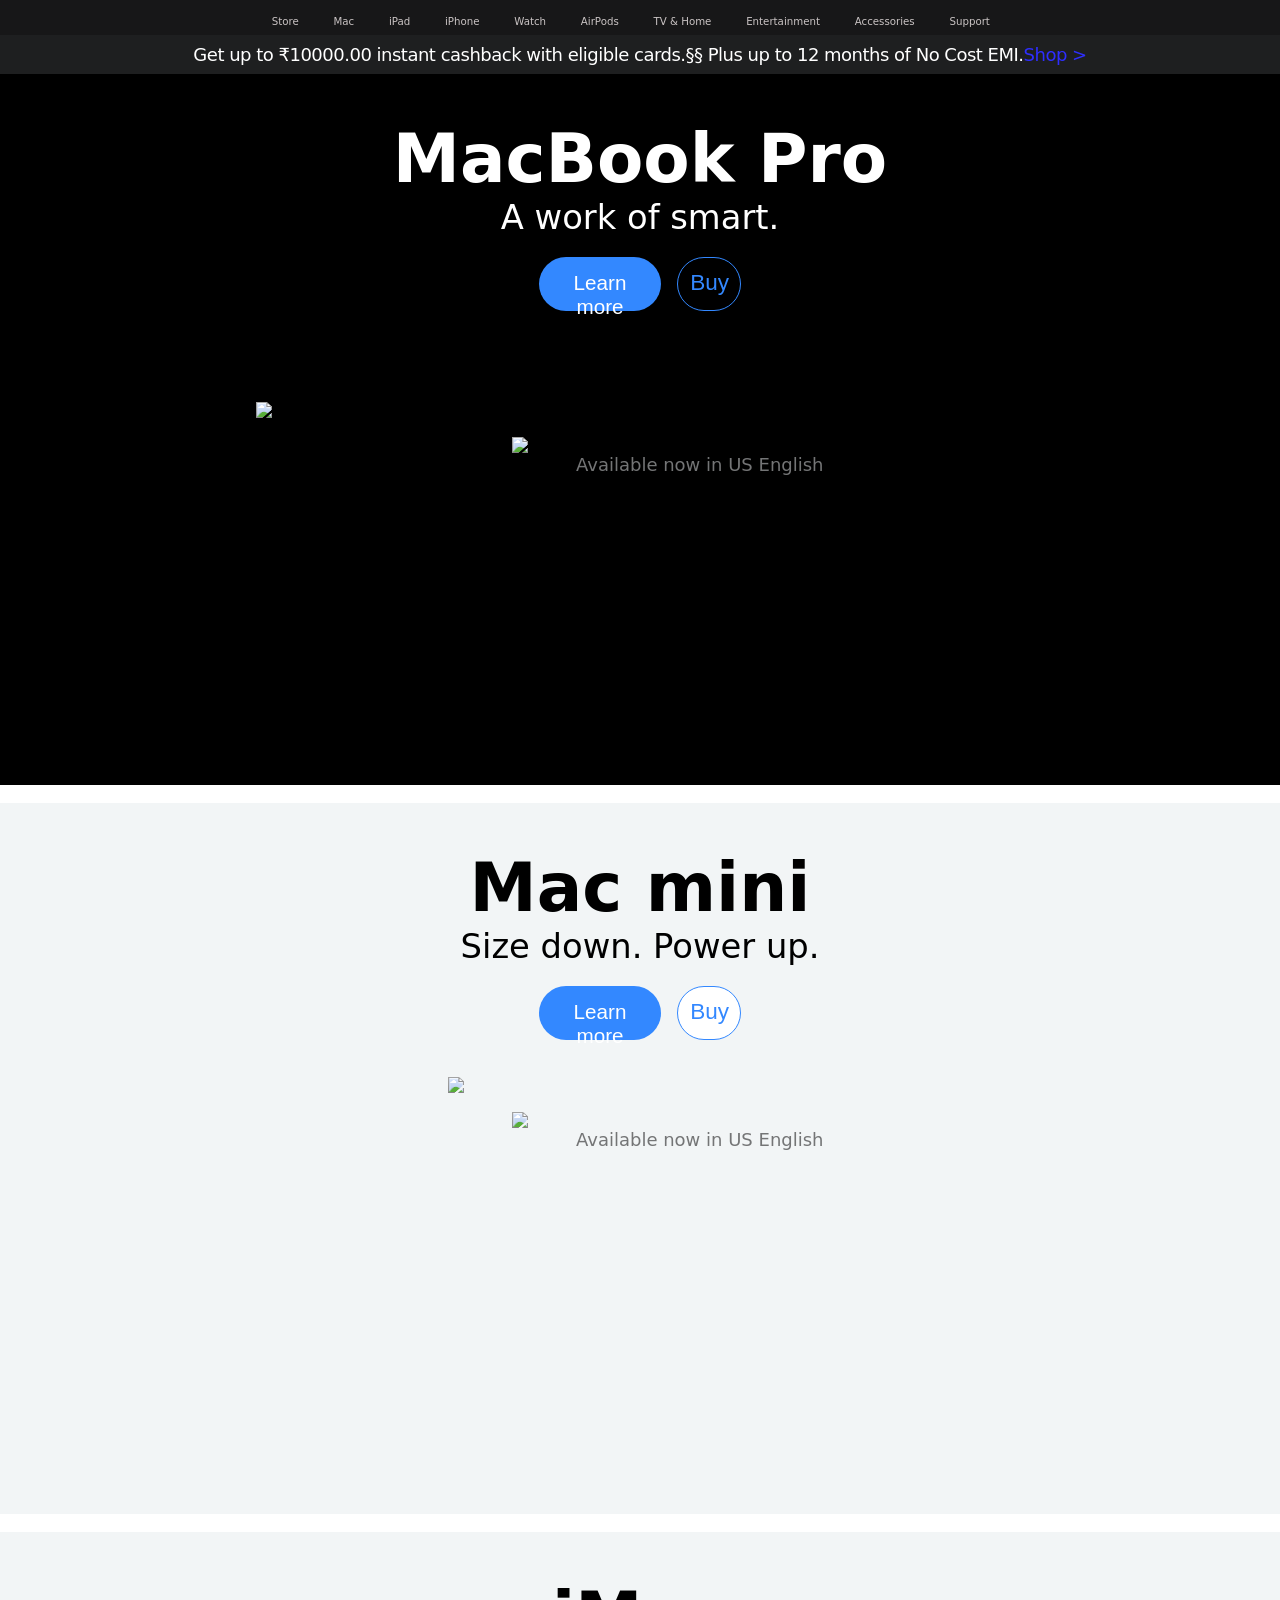
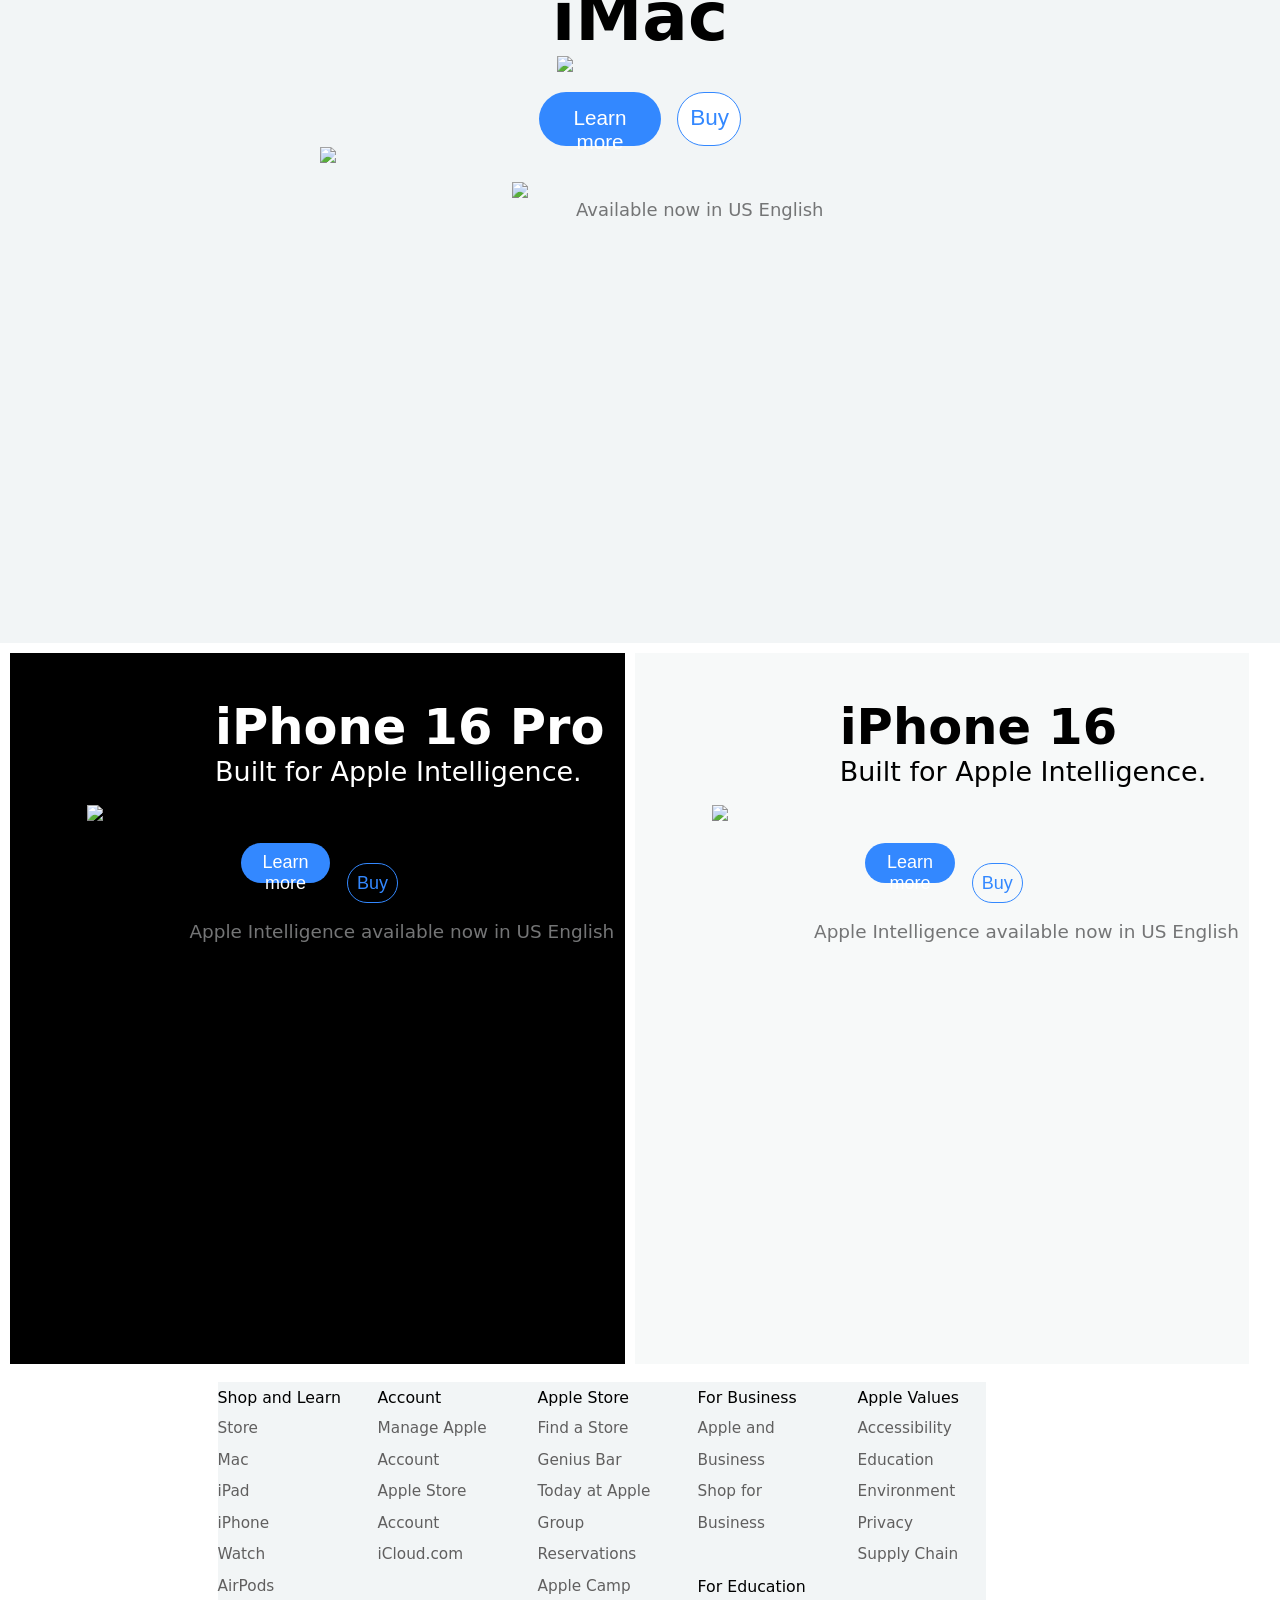
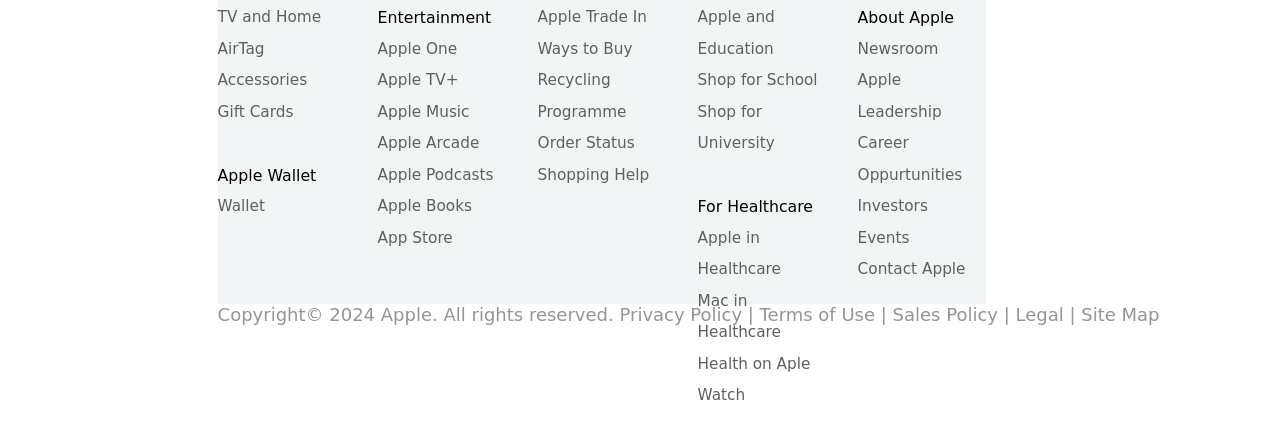
==== index.html @ 64cabdcd "Add files via upload" ====
<!DOCTYPE html>
<html lang="en">
<head>
    <meta charset="UTF-8">
    <meta name="viewport" content="width=device-width, initial-scale=1.0">
    <title>Apple (India)</title>
    <link rel="stylesheet" href="styles.css">
    <link rel="icon" href="Images/navbar_logo.png" type="image/png" >

</head>
<body>

    <!-- Navigation Bar -->

    <div id="navbar">
        <img id= "logoimage" src="Images/navbar_logo.png" >
        <button class="navbutton">Store</button>
        <button class="navbutton">Mac</button>
        <button class="navbutton">iPad</button>
        <button class="navbutton">iPhone</button>
        <button class="navbutton">Watch</button>
        <button class="navbutton">AirPods</button>
        <button class="navbutton">TV & Home</button>
        <button class="navbutton">Entertainment</button>
        <button class="navbutton">Accessories</button>
        <button class="navbutton">Support</button>
        <button class="navbutton"><img id="search" src="Images/search.png"></button>
        <button class="navbutton"><img id="bag" src="Images/shopping.png"></button>
    </div>

    <!-- EMI Box & Offers -->

    <div id="emi">
        Get up to ₹10000.00 instant cashback with eligible cards.§§ Plus up to 12 months of No Cost EMI. 
        <a id="shop" href=""> Shop ></a>
    </div>

    <!-- Macbook Pro  -->
    <div id="macbook">
        <p id="heading1">MacBook Pro</p>
        <p id="content1">A work of smart.</p>
        <br>
        <div id="horizontal">
            <button id="learn">
                <span>Learn more</span>
            </button>

            <button id="buy">
                <span>Buy</span>
            </button>
        </div>
        <img id="macbookimg" src="Images/macbook.jpg">
        <img id="macbookimg2" src="Images/apple_intelligence.png">
        <p id="content2">Available now in US English</p>
    </div>

    <br>
    <!-- Mac Mini -->
    <div id="macmini">
        <p id="headingmini">Mac mini</p>
        <p id="contentmini">Size down. Power up.</p>
        <br>
        <div id="horizontal">
            <button id="learn">
                <span>Learn more</span>
            </button>

            <button id="buy2">
                <span>Buy</span>
            </button>
        </div>
        <img id="macminiimg" src="Images/macmini.jpeg">
        <img id="macbookimg2" src="Images/apple_intelligence2.png">
        <p id="content2">Available now in US English</p>
    </div>

    <br>
    <!-- iMac -->
    <div id="macmini">
        <p id="headingmini">iMac</p>
        <img id="brilliant" src="Images/imac.png">
        <br>
        <div id="horizontal">
            <button id="learn">
                <span>Learn more</span>
            </button>

            <button id="buy2">
                <span>Buy</span>
            </button>
        </div>
        <img id="imacimg" src="Images/imacmain.png">
        <img id="macbookimg2" src="Images/apple_intelligence2.png">
        <p id="content2">Available now in US English</p>
    </div>

    <!-- cards1 -->
    <div class="cardholder1">
        <div class="cards" id="card1">
            <p id="headingcard1">iPhone 16 Pro</p>
            <p id="contentcard1">Built for Apple Intelligence.</p>
            <br>
            <img id="card1bg" src="Images/cardbg1.jpg">
            <div id="horizontalcard">
                <button id="learncard">
                    <span>Learn more</span>
                </button>

                <button id="buycard">
                    <span>Buy</span>
                </button>
            </div>
            <p id="cardfooter">Apple Intelligence available now in US English</p>
        </div>
        
        <div class="cards" id="card2">
            <p id="headingcard2">iPhone 16 </p>
            <p id="contentcard2">Built for Apple Intelligence.</p>
            <br>
            <img id="card1bg" src="Images/cardbg2.jpg">
            <div id="horizontalcard">
                <button id="learncard">
                    <span>Learn more</span>
                </button>

                <button id="buycard2">
                    <span>Buy</span>
                </button>
            </div>
            <p id="cardfooter">Apple Intelligence available now in US English</p>
        </div>
    </div>
    <br>

    <!-- Last options -->
    <div id="parent">
        <div class="child" id="child1">
            <ul>
                <li><p class="headfooter" >Shop and Learn</p></li>
                <li><a>Store</a></li>
                <li><a>Mac</a></li>
                <li><a>iPad</a></li>
                <li><a>iPhone</a></li>
                <li><a>Watch</a></li>
                <li><a>AirPods</a></li>
                <li><a>TV and Home</a></li>
                <li><a>AirTag</a></li>
                <li><a>Accessories</a></li>
                <li><a>Gift Cards</a></li>
                <br>
                <li><p class="headfooter" >Apple Wallet</p></li>
                <li><a>Wallet</a></li>
            </ul>
        </div>

        <div class="child" id="child2">
            <ul>
                <li><p class="headfooter" >Account</p></li>
                <li><a>Manage Apple Account</a></li>
                <li><a>Apple Store Account</a></li>
                <li><a>iCloud.com</a></li>
                <br>
                <li><p class="headfooter" >Entertainment</p></li>
                <li><a>Apple One</a></li>
                <li><a>Apple TV+</a></li>
                <li><a>Apple Music</a></li>
                <li><a>Apple Arcade</a></li>
                <li><a>Apple Podcasts</a></li>
                <li><a>Apple Books</a></li>
                <li><a>App Store</a></li>
            </ul>
        </div>

        <div class="child" id="child3">
            <ul>
                <li><p class="headfooter" >Apple Store</p></li>
                <li><a>Find a Store</a></li>
                <li><a>Genius Bar</a></li>
                <li><a>Today at Apple</a></li>
                <li><a>Group Reservations</a></li>
                <li><a>Apple Camp</a></li>
                <li><a>Apple Trade In</a></li>
                <li><a>Ways to Buy</a></li>
                <li><a>Recycling Programme</a></li>
                <li><a>Order Status</a></li>
                <li><a>Shopping Help</a></li>
                <br>
            </ul>
        </div>

        <div class="child" id="child4">
            <ul>
                <li><p class="headfooter" >For Business</p></li>
                <li><a>Apple and Business</a></li>
                <li><a>Shop for Business</a></li>
                <br>
                <li><p class="headfooter" >For Education</p></li>
                <li><a>Apple and Education</a></li>
                <li><a>Shop for School</a></li>
                <li><a>Shop for University</a></li>
                <br>
                <li><p class="headfooter" >For Healthcare</p></li>
                <li><a>Apple in Healthcare</a></li>
                <li><a>Mac in Healthcare</a></li>
                <li><a>Health on Aple Watch</a></li>
                <br>
            </ul>
        </div>

        <div class="child" id="child5">
            <ul>
                <li><p class="headfooter" >Apple Values</p></li>
                <li><a>Accessibility</a></li>
                <li><a>Education</a></li>
                <li><a>Environment</a></li>
                <li><a>Privacy</a></li>
                <li><a>Supply Chain</a></li>
                <br>
                <li><p class="headfooter" >About Apple</p></li>
                <li><a>Newsroom</a></li>
                <li><a>Apple Leadership</a></li>
                <li><a>Career Oppurtunities</a></li>
                <li><a>Investors</a></li>
                <li><a>Events</a></li>
                <li><a>Contact Apple</a></li>
            </ul>
        </div>
    </div>

    <!-- Footer  -->
        <p id="foot">Copyright© 2024 Apple. All rights reserved. Privacy Policy | Terms of Use | Sales Policy | Legal | Site Map </p>
</body>
</html>
---- styles.css ----
*{
    margin: 0px 0px 0px 0px;
    padding: 0px 0px 0px 0px;
}

#navbar {
    height: 2.75vw;
    width: 100vw;
    background-color: #171718;
    position: sticky;
    top: 0vh;
}


#logoimage {
    height: 1.01vw;
    width : 1.01vw;
    padding-left: 17.5vw;
    padding-top: 0.85vw;
}

.navbutton {
    border: none;
    margin-left: 2.4vw;
    margin-bottom: 2vw;
    color: rgb(202, 196, 196);
    font-size: 0.8vw;
    font-weight: 400;
    background-color: #171718;
    font-family: system-ui, -apple-system, BlinkMacSystemFont, 'Segoe UI', Roboto, Oxygen, Ubuntu, Cantarell, 'Open Sans', 'Helvetica Neue', sans-serif;
}

#search {
    height: 1.01vw;
    width : 1.01vw;
}

#bag {
    height: 1.01vw;
    width : 1.01vw;
}

#emi {
    height: 3vw;
    color: white;
    width: 100vw;
    letter-spacing: -0.5px;
    background-color: #1e1f20;
    display: flex;
    justify-content: center;
    align-items: center;
    font-family: system-ui, -apple-system, BlinkMacSystemFont, 'Segoe UI', Roboto, Oxygen, Ubuntu, Cantarell, 'Open Sans', 'Helvetica Neue', sans-serif;
    font-weight: 450;
    font-size: 2vh;
}

#shop {
    color: rgb(46, 46, 255);
    text-decoration: none;
}

#macbook {
    height: 79vh;
    width: 100vw;
    background-color: black;
    display: flex;
    flex-direction: column;
    gap: 0.1vh;
}

#heading1 {
    color: white;
    padding: 5vh 0px 0px 0px;
    font-size: 7.5vh;
    align-self: center;
    font-family: system-ui, -apple-system, BlinkMacSystemFont, 'Segoe UI', Roboto, Oxygen, Ubuntu, Cantarell, 'Open Sans', 'Helvetica Neue', sans-serif;
    font-weight: 640;
}

#content1 {
    color: white;
    font-size: 3.75vh;   
    align-self: center;
    font-family: system-ui, -apple-system, BlinkMacSystemFont, 'Segoe UI', Roboto, Oxygen, Ubuntu, Cantarell, 'Open Sans', 'Helvetica Neue', sans-serif;
    font-weight: 500;
}

#horizontal{
    display: flex;
    justify-content: center;
    align-items: center;
    flex-direction: horizontal;
    gap: 1.25vw;
    font-family: system-ui, -apple-system, BlinkMacSystemFont, 'Segoe UI', Roboto, Oxygen, Ubuntu, Cantarell, 'Open Sans', 'Helvetica Neue', sans-serif;

}

#horizontal button {
    display: inline-block;
    text-align: center;
    border-radius: 3vh ;
    height: 6vh;
}

#horizontal button span {
    display: inline-block;
    width: 60%; 
    height: 100%;
    border-radius: 0;
}

#learn {
    width: 9.5vw;
    display: flex;
    align-self: center;
    background-color: rgb(51, 136, 255);
    border: none;
    color: white;
    font-size: 2.3vh;
    padding: 1.5vh 0px 0px 0px;
}

#buy {
    width: 5vw;
    font-size: 2.5vh;
    display: flex;
    align-self: center;
    background-color: black;
    color: rgb(51, 136, 255);
    border: 1.5px solid rgb(51, 136, 255);
    padding: 1.25vh 0px 0px 0px;
}

#macbookimg {
    width: 60vw;
    height: auto;
    padding: 10vh 0px 0px 20vw;
}

#macbookimg2 {
    width: 20vw;
    height: auto;
    padding: 2vh 0px 0px 40vw;
}

#content2 {
    color: rgb(116, 117, 118);
    font-family: system-ui, -apple-system, BlinkMacSystemFont, 'Segoe UI', Roboto, Oxygen, Ubuntu, Cantarell, 'Open Sans', 'Helvetica Neue', sans-serif;
    font-weight: 100;
    font-size: 2vh;
    padding: 0px 0px 0px 45vw;
}

#macmini {
    height: 79vh;
    width: 100vw;
    background-color: rgb(242, 245, 246);
    display: flex;
    flex-direction: column;
    gap: 0.1vh;
}

#buy2 {
    width: 5vw;
    font-size: 2.5vh;
    display: flex;
    align-self: center;
    background-color: white;
    color: rgb(51, 136, 255);
    border: 1.5px solid rgb(51, 136, 255);
    padding: 1.25vh 0px 0px 0px;
}

#headingmini {
    color: black;
    padding: 5vh 0px 0px 0px;
    font-size: 7.5vh;
    align-self: center;
    font-family: system-ui, -apple-system, BlinkMacSystemFont, 'Segoe UI', Roboto, Oxygen, Ubuntu, Cantarell, 'Open Sans', 'Helvetica Neue', sans-serif;
    font-weight: 640;
}

#contentmini {
    color: black;
    font-size: 3.75vh;   
    align-self: center;
    font-family: system-ui, -apple-system, BlinkMacSystemFont, 'Segoe UI', Roboto, Oxygen, Ubuntu, Cantarell, 'Open Sans', 'Helvetica Neue', sans-serif;
    font-weight: 500;
}

#macminiimg {
    width: 30vw;
    height: auto;
    padding: 4vh 0px 0px 35vw;
}

#brilliant {
    width: 12vw;
    height: auto;
    padding: 0px 0px 0px 43.5vw;
}

#imacimg {
    width: 50vw;
    height: auto;
    padding: 0px 0px 0px 25vw;
}

.cardholder1 {
    display: flex;
    flex-direction: row;
    margin-top: 0.8vw;
}

.cardholder2 {
    display: flex;
    flex-direction: row;
    margin-top: 0.8vw;
}

.cardholder3 {
    display: flex;
    flex-direction: row;
    margin-top: 0.8vw;
}

.cards {
    height: 79vh;
    width: 48vw;
    margin: 0px 0px 0px 0.8vw;
}

#card1 {
    background-color: #000000;
}

#headingcard1 {
    color: white;
    margin: 5vh 0px 0px 16vw;
    font-size: 5.5vh;
    font-family: system-ui, -apple-system, BlinkMacSystemFont, 'Segoe UI', Roboto, Oxygen, Ubuntu, Cantarell, 'Open Sans', 'Helvetica Neue', sans-serif;
    font-weight: 640;
}

#contentcard1 {
    color: white;
    font-size: 3vh;   
    margin: 0px 0px 0px 16vw;
    font-family: system-ui, -apple-system, BlinkMacSystemFont, 'Segoe UI', Roboto, Oxygen, Ubuntu, Cantarell, 'Open Sans', 'Helvetica Neue', sans-serif;
    font-weight: 400;
}

#card1bg {
    width: 35vw;
    height: auto;
    margin: 0px 0px 0px 6vw;
}

#cardfooter {
    color: rgb(116, 117, 118);
    font-family: system-ui, -apple-system, BlinkMacSystemFont, 'Segoe UI', Roboto, Oxygen, Ubuntu, Cantarell, 'Open Sans', 'Helvetica Neue', sans-serif;
    font-weight: 200;
    font-size: 2.05vh;
    margin: 2vh 0px 0px 14vw;
}

#horizontalcard button {
    display: inline-block;
    text-align: center;
    border-radius: 2.25vh ;
    height: 4.5vh;
}

#horizontal button span {
    display: inline-block;
    width: 60%; 
    height: 100%;
    border-radius: 0;
}

#learncard {
    width: 7vw;
    display: flex;
    align-self: center;
    background-color: rgb(51, 136, 255);
    border: none;
    color: white;
    font-size: 2vh;
    padding: 1vh 0px 1vh 0px;
    margin: 2vh 0px 1.5vh 18vw;
}

#buycard {
    width: 4vw;
    font-size: 2vh;
    display: flex;
    align-self: center;
    background-color: black;
    color: rgb(51, 136, 255);
    border: 1.5px solid rgb(51, 136, 255);
    padding: 1vh 0px 1vh 0px;
    margin-left: 1vw;
}

#headingcard2 {
    color: black;
    margin: 5vh 0px 0px 16vw;
    font-size: 5.5vh;
    font-family: system-ui, -apple-system, BlinkMacSystemFont, 'Segoe UI', Roboto, Oxygen, Ubuntu, Cantarell, 'Open Sans', 'Helvetica Neue', sans-serif;
    font-weight: 640;
}

#contentcard2 {
    color: black;
    font-size: 3vh;   
    margin: 0px 0px 0px 16vw;
    font-family: system-ui, -apple-system, BlinkMacSystemFont, 'Segoe UI', Roboto, Oxygen, Ubuntu, Cantarell, 'Open Sans', 'Helvetica Neue', sans-serif;
    font-weight: 400;
}

#card2 {
    background-color: #f7f9f9;
}

#buycard2 {
    width: 4vw;
    font-size: 2vh;
    display: flex;
    align-self: center;
    background-color: #f7f9f9;
    color: rgb(51, 136, 255);
    border: 1.5px solid rgb(51, 136, 255);
    padding: 1vh 0px 1vh 0px;
    margin-left: 1vw;
}

#parent {
    width: 60vw;
    height: 58vh;
    margin: 0px 0px 0px 17vw;
    display: flex;
    flex-direction: row;
    justify-content: space-between;
    background-color: rgb(242, 245, 246);
}

.child {
    width: 10vw;
    height: 58vh;
    display: flex;
    flex-direction: column;
    justify-content: space-between;
    background-color: rgb(242, 245, 246);
}

ul {
    list-style-type: none;
    font-size: 1.70vh;
    line-height: 3.5vh;
    font-family: system-ui, -apple-system, BlinkMacSystemFont, 'Segoe UI', Roboto, Oxygen, Ubuntu, Cantarell, 'Open Sans', 'Helvetica Neue', sans-serif ;
}

ul a {
    color: rgb(96, 95, 95);
}

.headfooter {
    font-size: 1.75vh;
    font-weight: 500;
    font-family: system-ui, -apple-system, BlinkMacSystemFont, 'Segoe UI', Roboto, Oxygen, Ubuntu, Cantarell, 'Open Sans', 'Helvetica Neue', sans-serif;
}

#foot {
    color: rgb(149, 149, 149);
    font-size: 2vh;
    font-family: system-ui, -apple-system, BlinkMacSystemFont, 'Segoe UI', Roboto, Oxygen, Ubuntu, Cantarell, 'Open Sans', 'Helvetica Neue', sans-serif;
    margin: 0px 0px 0px 17vw;
    width: 250vw;
    height: 5vh;
}
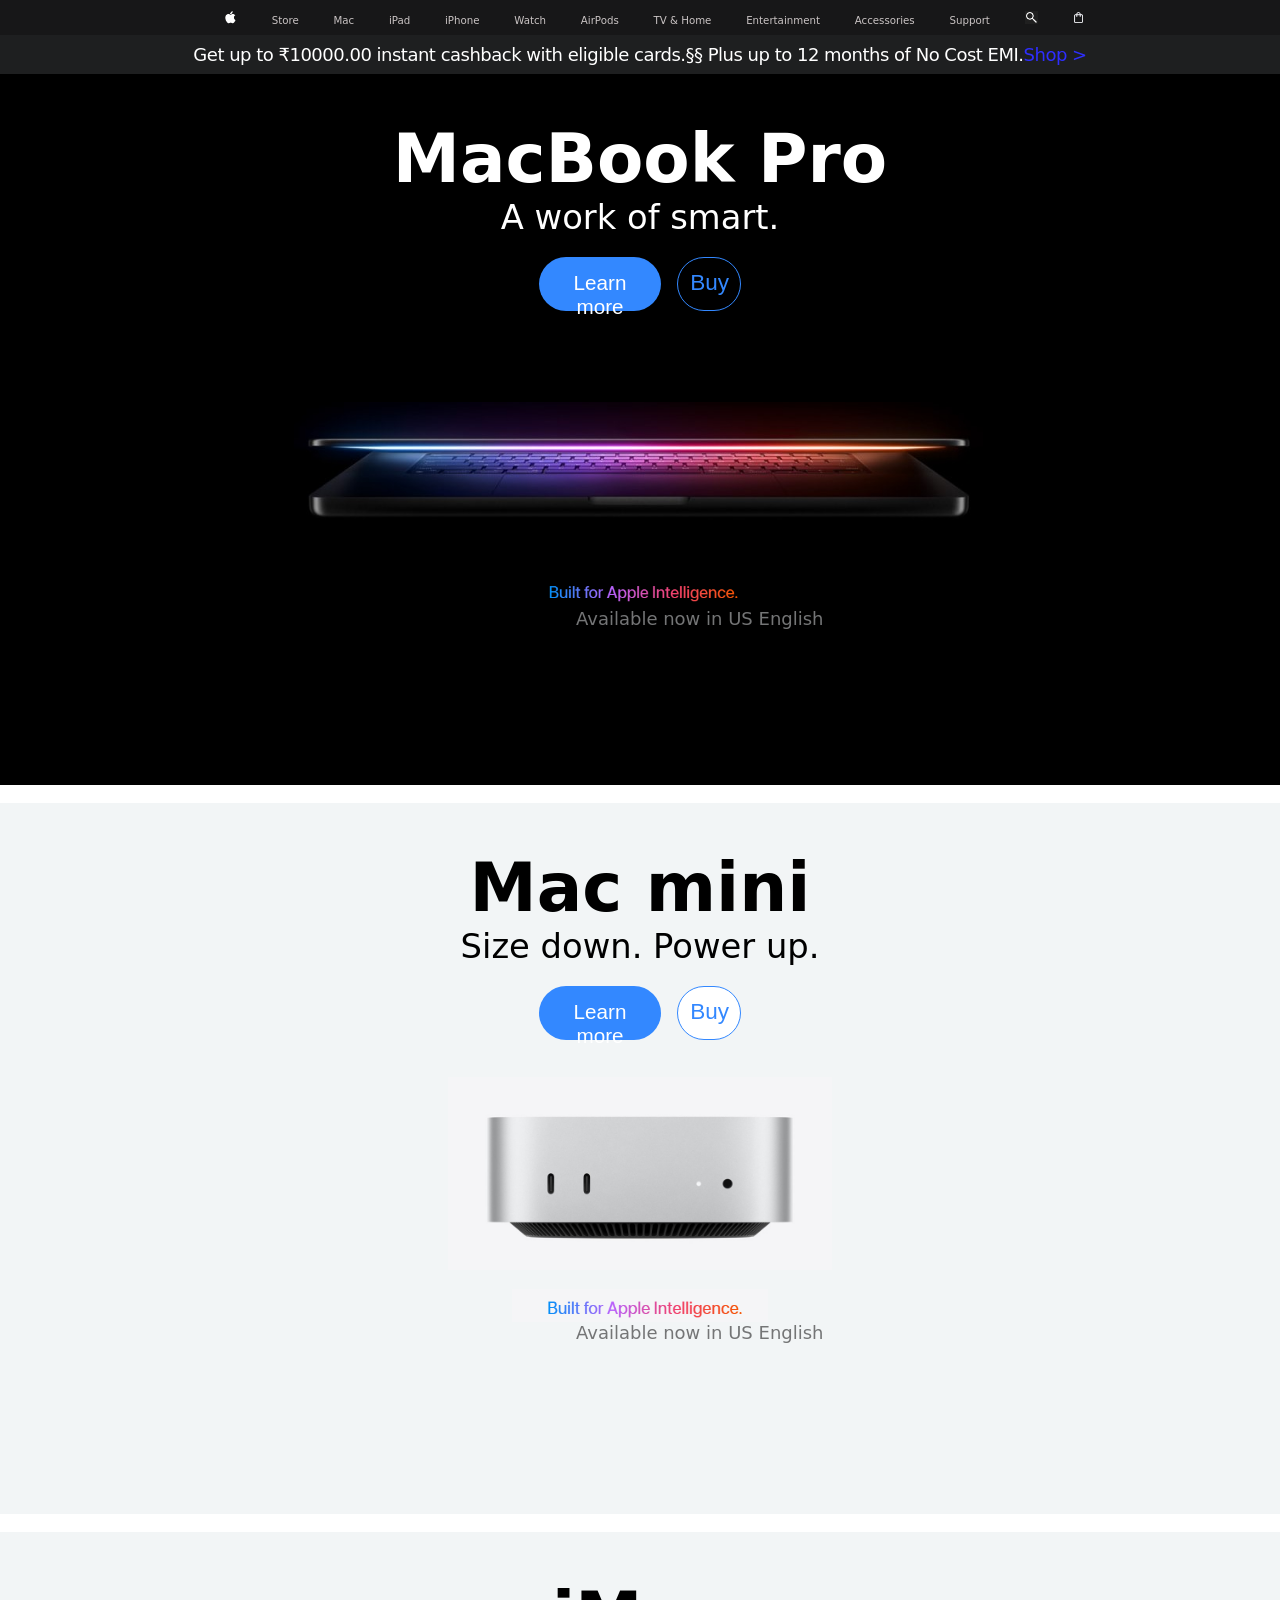
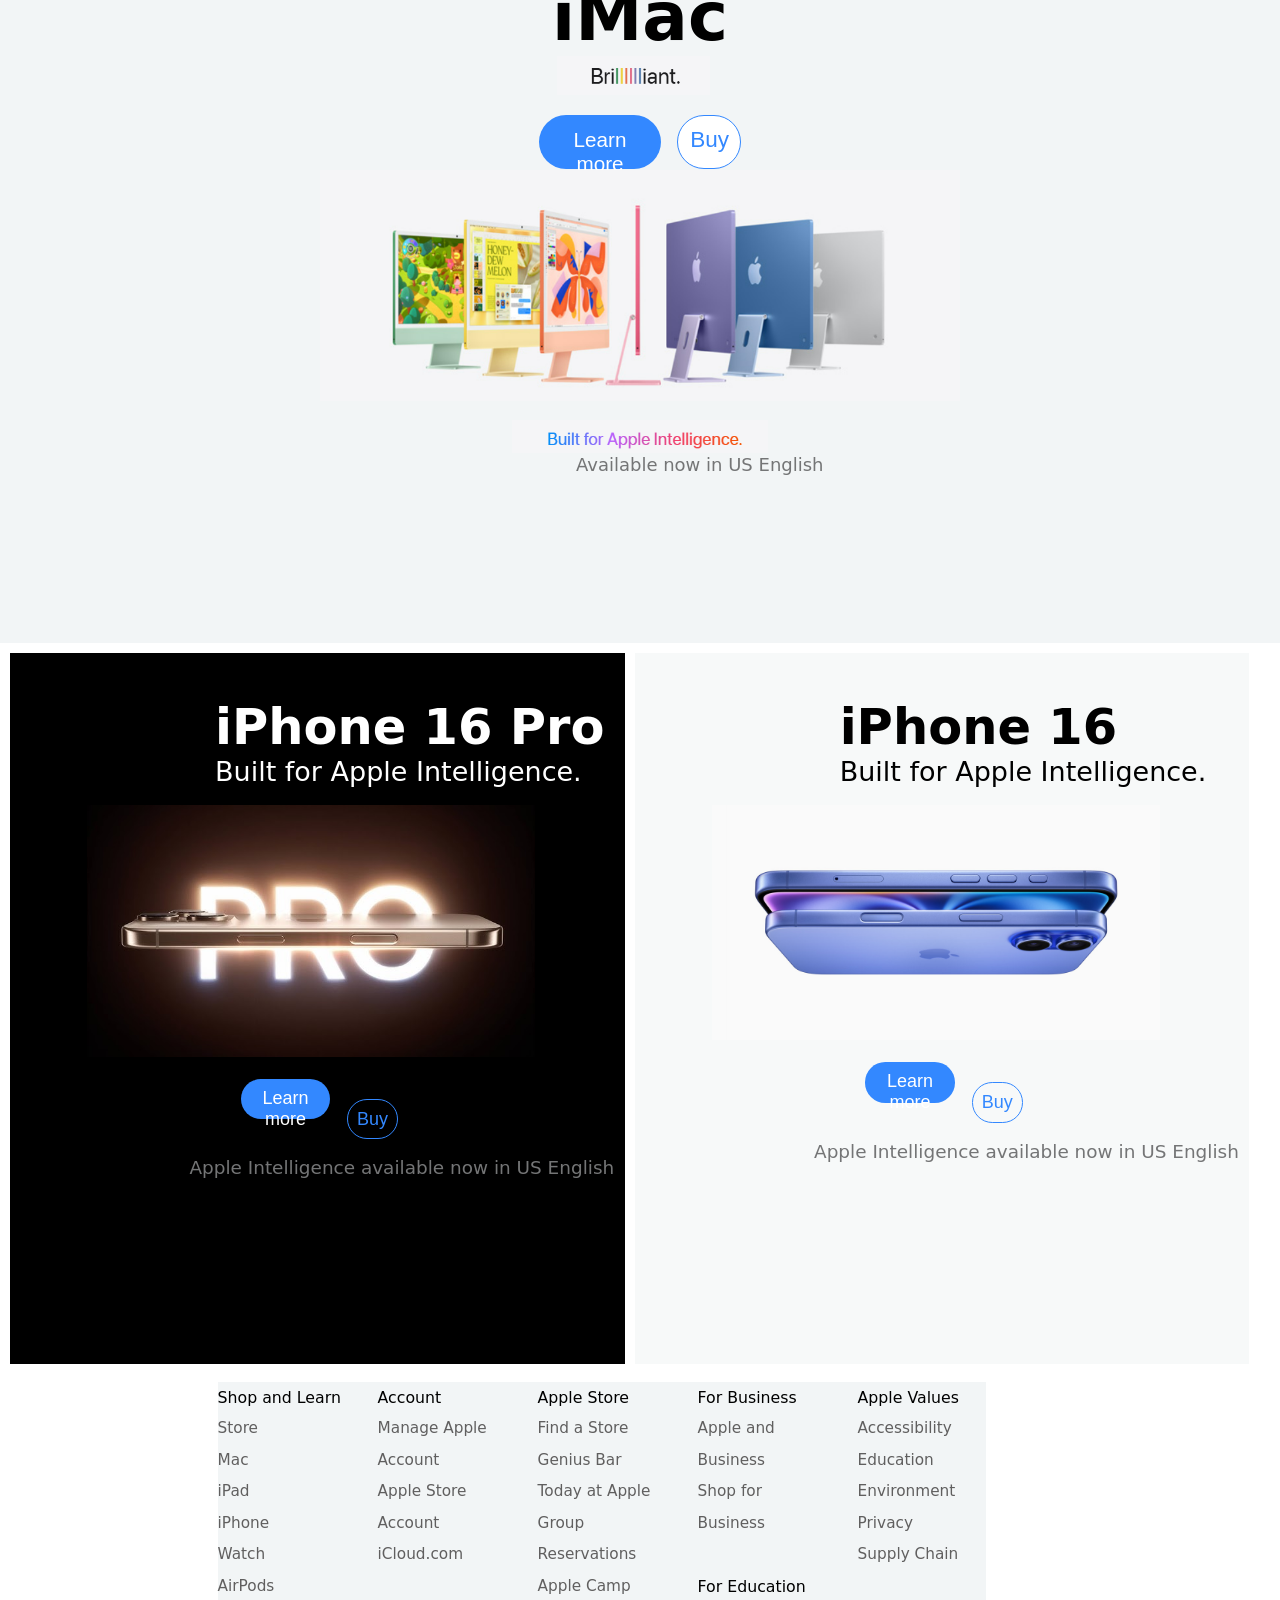
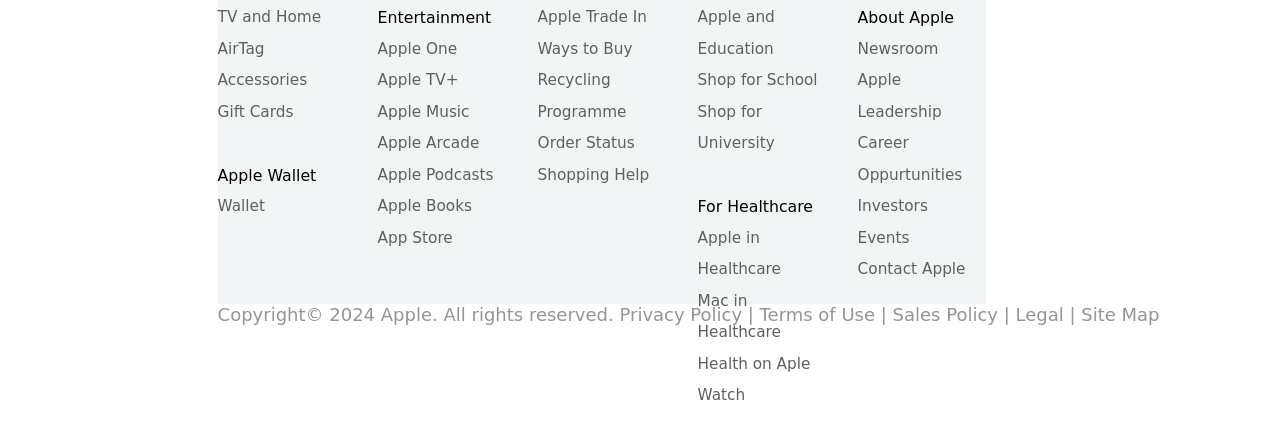
==== commit 5fa77b04: "changed images address" ====
--- a/index.html
+++ b/index.html
@@ -5,7 +5,7 @@
     <meta name="viewport" content="width=device-width, initial-scale=1.0">
     <title>Apple (India)</title>
     <link rel="stylesheet" href="styles.css">
-    <link rel="icon" href="Images/navbar_logo.png" type="image/png" >
+    <link rel="icon" href="navbar_logo.png" type="image/png" >
 
 </head>
 <body>
@@ -13,7 +13,7 @@
     <!-- Navigation Bar -->
 
     <div id="navbar">
-        <img id= "logoimage" src="Images/navbar_logo.png" >
+        <img id= "logoimage" src="navbar_logo.png" >
         <button class="navbutton">Store</button>
         <button class="navbutton">Mac</button>
         <button class="navbutton">iPad</button>
@@ -24,8 +24,8 @@
         <button class="navbutton">Entertainment</button>
         <button class="navbutton">Accessories</button>
         <button class="navbutton">Support</button>
-        <button class="navbutton"><img id="search" src="Images/search.png"></button>
-        <button class="navbutton"><img id="bag" src="Images/shopping.png"></button>
+        <button class="navbutton"><img id="search" src="search.png"></button>
+        <button class="navbutton"><img id="bag" src="shopping.png"></button>
     </div>
 
     <!-- EMI Box & Offers -->
@@ -49,8 +49,8 @@
                 <span>Buy</span>
             </button>
         </div>
-        <img id="macbookimg" src="Images/macbook.jpg">
-        <img id="macbookimg2" src="Images/apple_intelligence.png">
+        <img id="macbookimg" src="macbook.jpg">
+        <img id="macbookimg2" src="apple_intelligence.png">
         <p id="content2">Available now in US English</p>
     </div>
 
@@ -69,8 +69,8 @@
                 <span>Buy</span>
             </button>
         </div>
-        <img id="macminiimg" src="Images/macmini.jpeg">
-        <img id="macbookimg2" src="Images/apple_intelligence2.png">
+        <img id="macminiimg" src="macmini.jpeg">
+        <img id="macbookimg2" src="apple_intelligence2.png">
         <p id="content2">Available now in US English</p>
     </div>
 
@@ -78,7 +78,7 @@
     <!-- iMac -->
     <div id="macmini">
         <p id="headingmini">iMac</p>
-        <img id="brilliant" src="Images/imac.png">
+        <img id="brilliant" src="imac.png">
         <br>
         <div id="horizontal">
             <button id="learn">
@@ -89,8 +89,8 @@
                 <span>Buy</span>
             </button>
         </div>
-        <img id="imacimg" src="Images/imacmain.png">
-        <img id="macbookimg2" src="Images/apple_intelligence2.png">
+        <img id="imacimg" src="imacmain.png">
+        <img id="macbookimg2" src="apple_intelligence2.png">
         <p id="content2">Available now in US English</p>
     </div>
 
@@ -100,7 +100,7 @@
             <p id="headingcard1">iPhone 16 Pro</p>
             <p id="contentcard1">Built for Apple Intelligence.</p>
             <br>
-            <img id="card1bg" src="Images/cardbg1.jpg">
+            <img id="card1bg" src="cardbg1.jpg">
             <div id="horizontalcard">
                 <button id="learncard">
                     <span>Learn more</span>
@@ -117,7 +117,7 @@
             <p id="headingcard2">iPhone 16 </p>
             <p id="contentcard2">Built for Apple Intelligence.</p>
             <br>
-            <img id="card1bg" src="Images/cardbg2.jpg">
+            <img id="card1bg" src="cardbg2.jpg">
             <div id="horizontalcard">
                 <button id="learncard">
                     <span>Learn more</span>
@@ -230,4 +230,4 @@
     <!-- Footer  -->
         <p id="foot">Copyright© 2024 Apple. All rights reserved. Privacy Policy | Terms of Use | Sales Policy | Legal | Site Map </p>
 </body>
-</html>+</html>
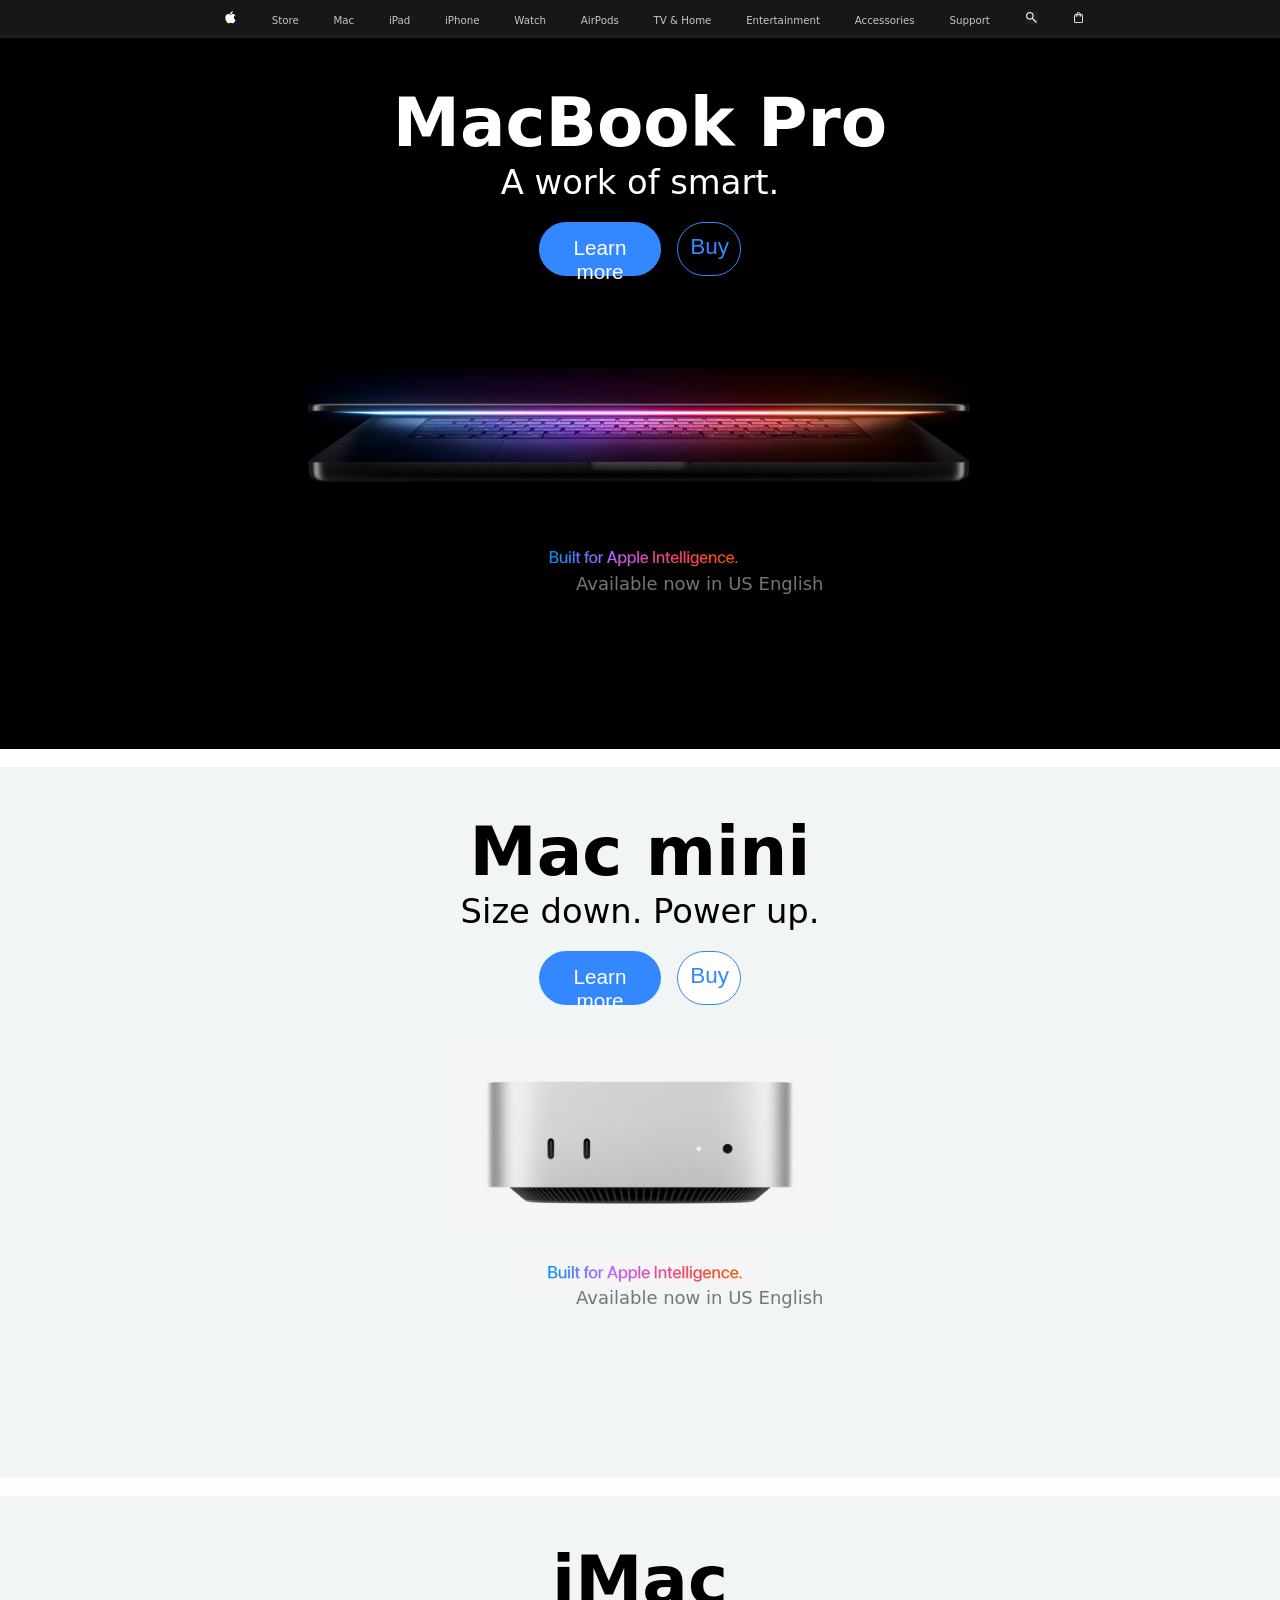
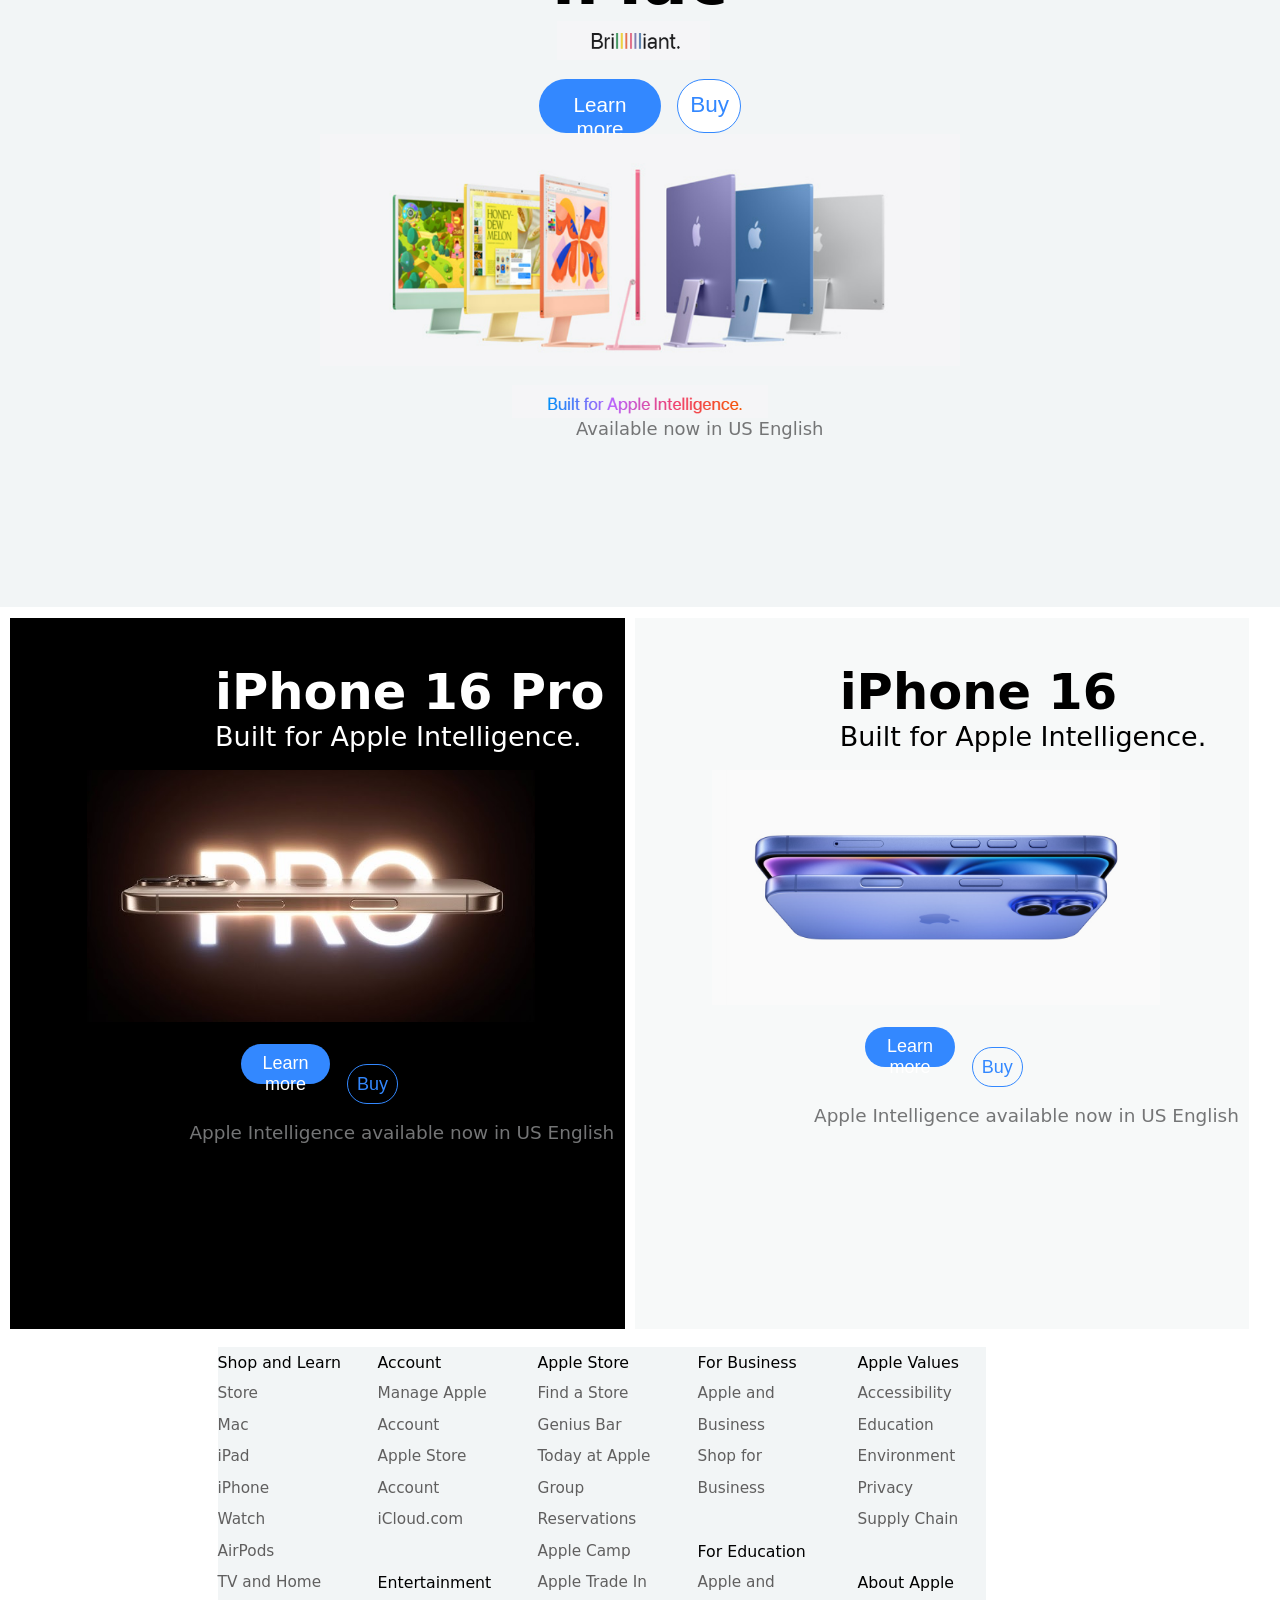
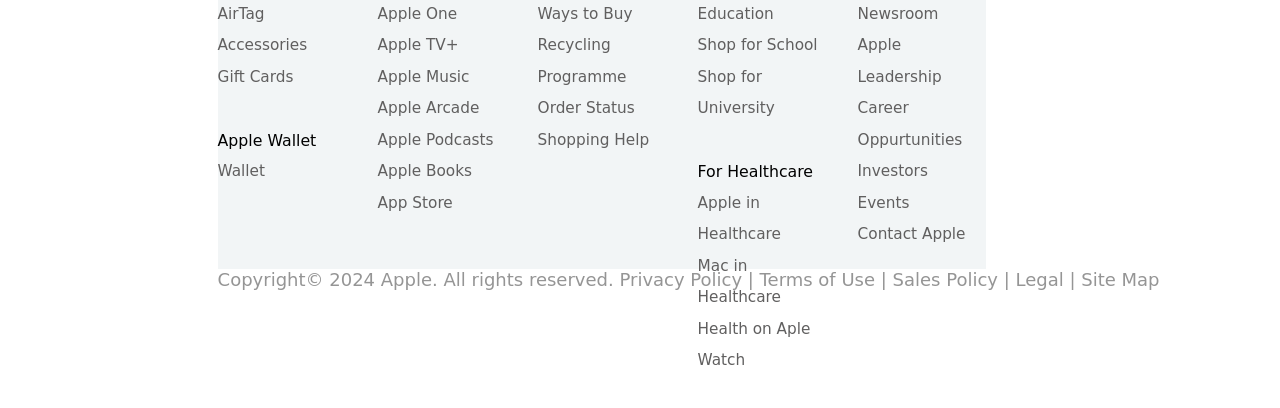
==== commit 69d85103: "Adding JS 1st Major release [Release 1.0]" ====
--- a/index.html
+++ b/index.html
@@ -13,7 +13,10 @@
     <!-- Navigation Bar -->
 
     <div id="navbar">
-        <img id= "logoimage" src="navbar_logo.png" >
+        <a href="index.html">
+            <img id= "logoimage" src="navbar_logo.png" >
+        </a>
+        
         <button class="navbutton">Store</button>
         <button class="navbutton">Mac</button>
         <button class="navbutton">iPad</button>
@@ -229,5 +232,6 @@
 
     <!-- Footer  -->
         <p id="foot">Copyright© 2024 Apple. All rights reserved. Privacy Policy | Terms of Use | Sales Policy | Legal | Site Map </p>
-</body>
+        <script src="script.js"></script>
+    </body>
 </html>
--- a/styles.css
+++ b/styles.css
@@ -1,6 +1,10 @@
 *{
     margin: 0px 0px 0px 0px;
     padding: 0px 0px 0px 0px;
+}
+
+button {
+    cursor: pointer;
 }
 
 #navbar {
@@ -9,6 +13,8 @@
     background-color: #171718;
     position: sticky;
     top: 0vh;
+    transition: height 0.5s;
+    position: absolute;
 }
 
 
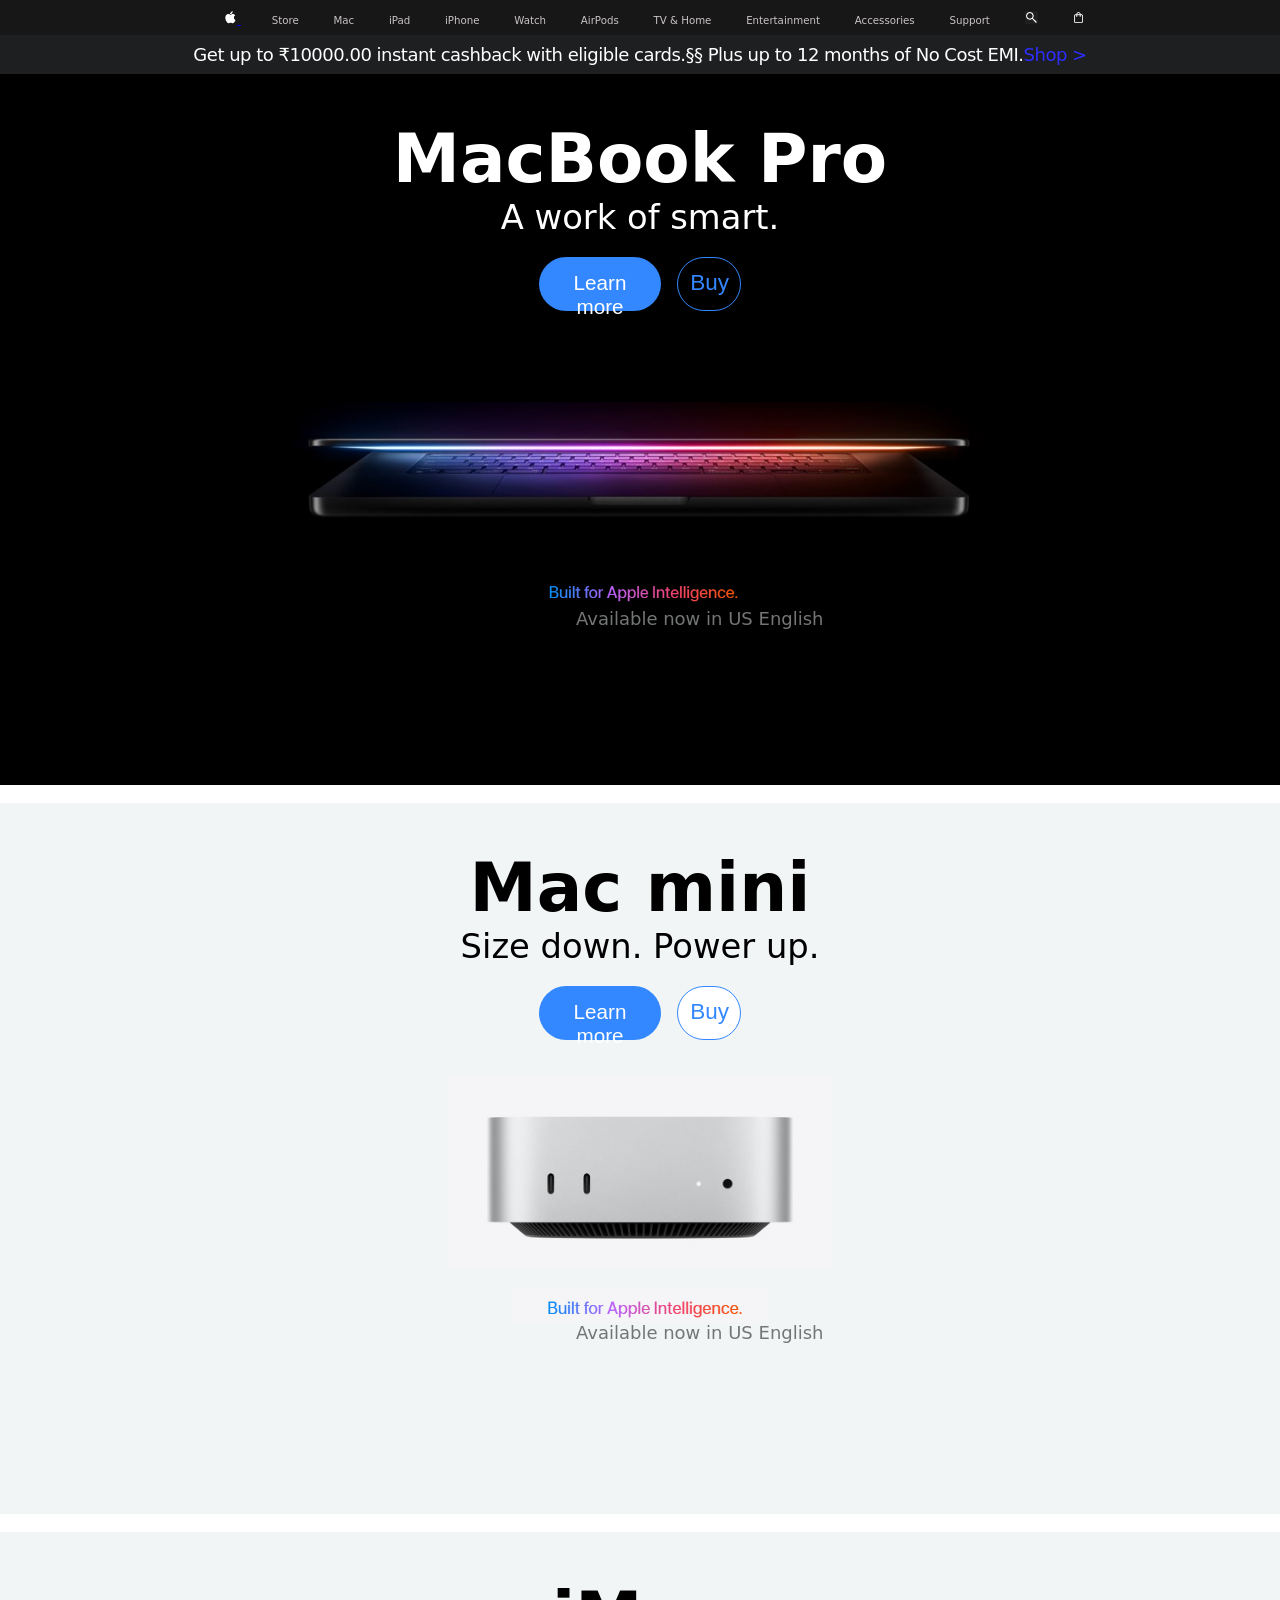
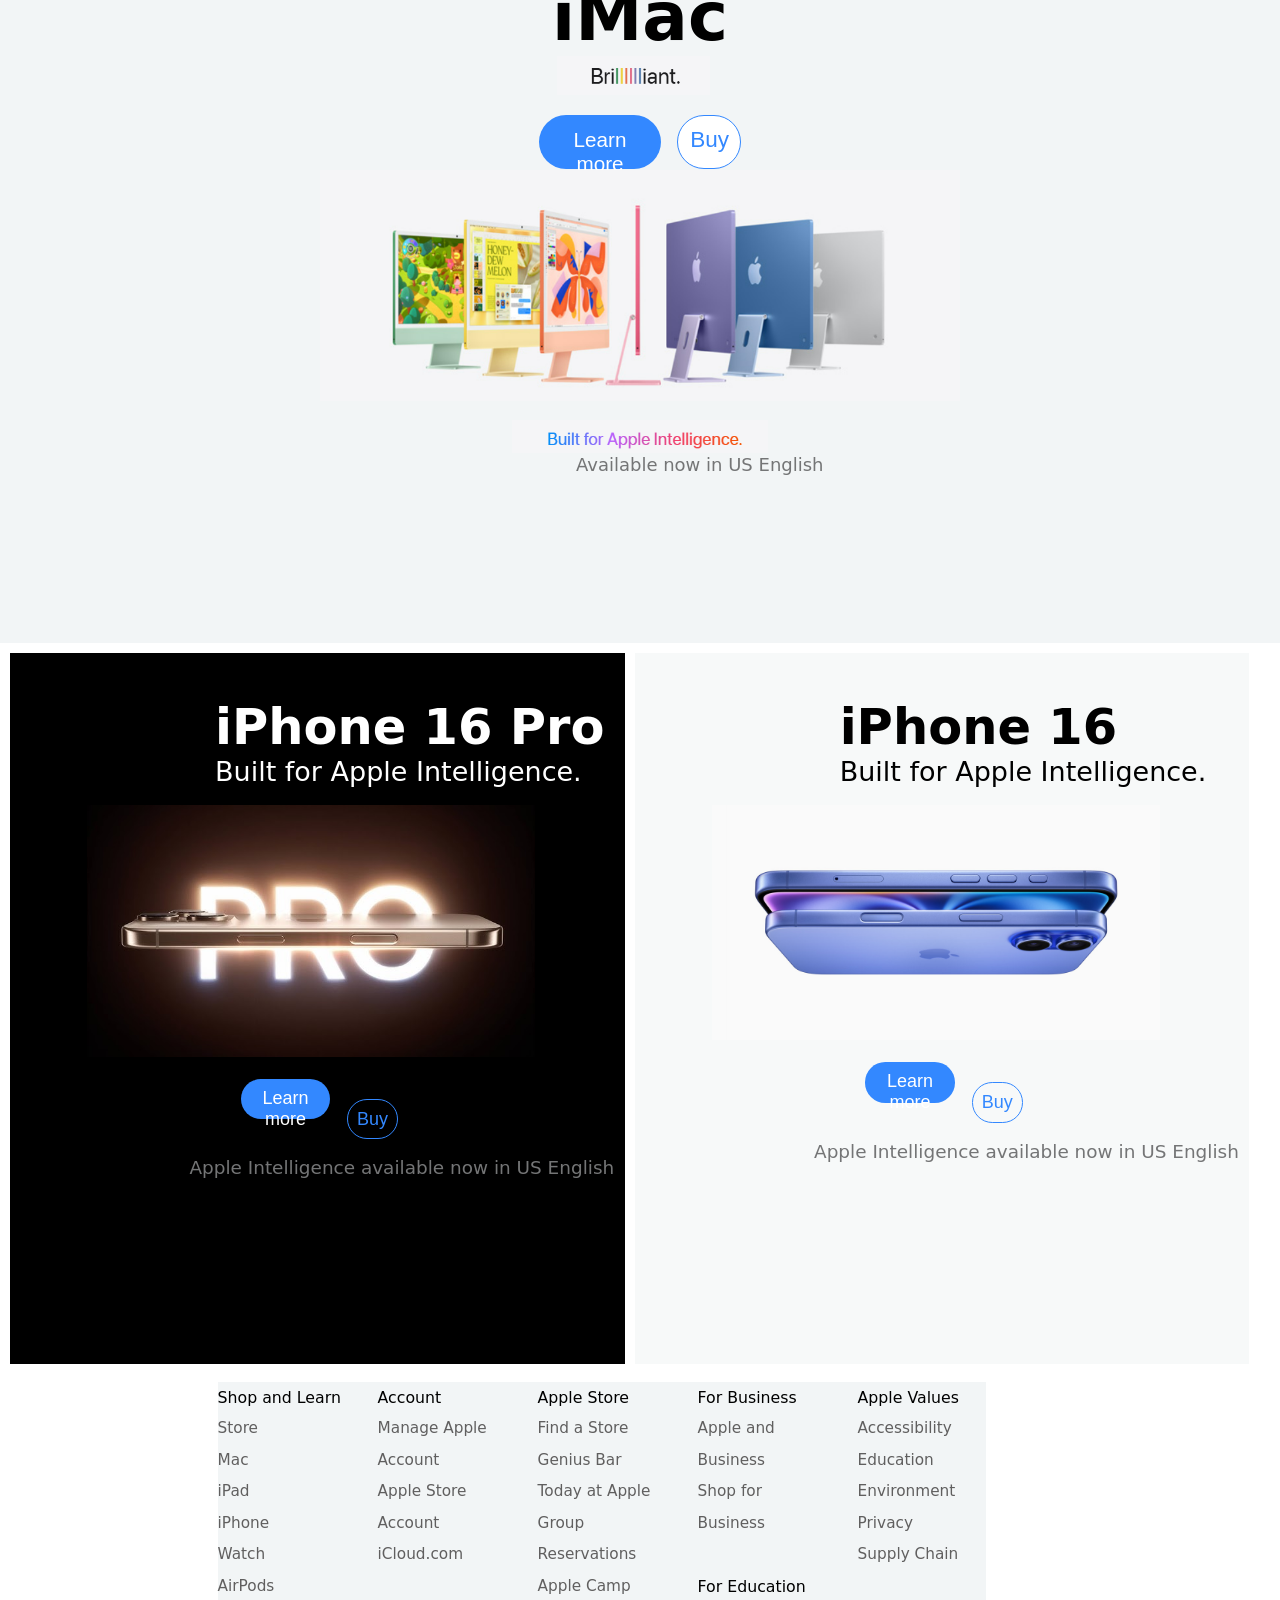
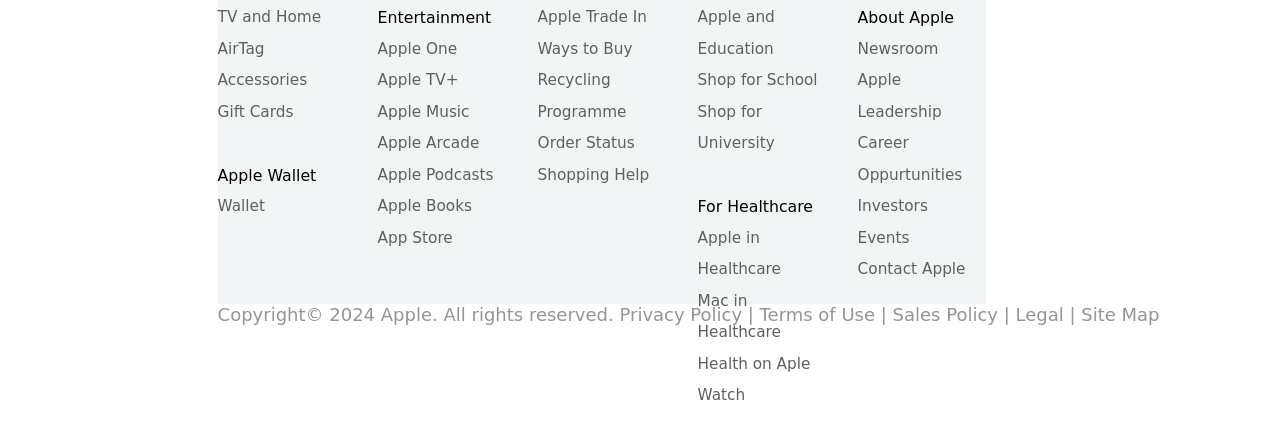
==== commit 923dffcb: "Major release [Release 1.2]" ====
--- a/index.html
+++ b/index.html
@@ -17,7 +17,7 @@
             <img id= "logoimage" src="navbar_logo.png" >
         </a>
         
-        <button class="navbutton">Store</button>
+        <button class="navbutton" onclick="openPage()">Store</button>
         <button class="navbutton">Mac</button>
         <button class="navbutton">iPad</button>
         <button class="navbutton">iPhone</button>
--- a/styles.css
+++ b/styles.css
@@ -47,6 +47,7 @@
 }
 
 #emi {
+    margin-top: 2.75vw;
     height: 3vw;
     color: white;
     width: 100vw;
